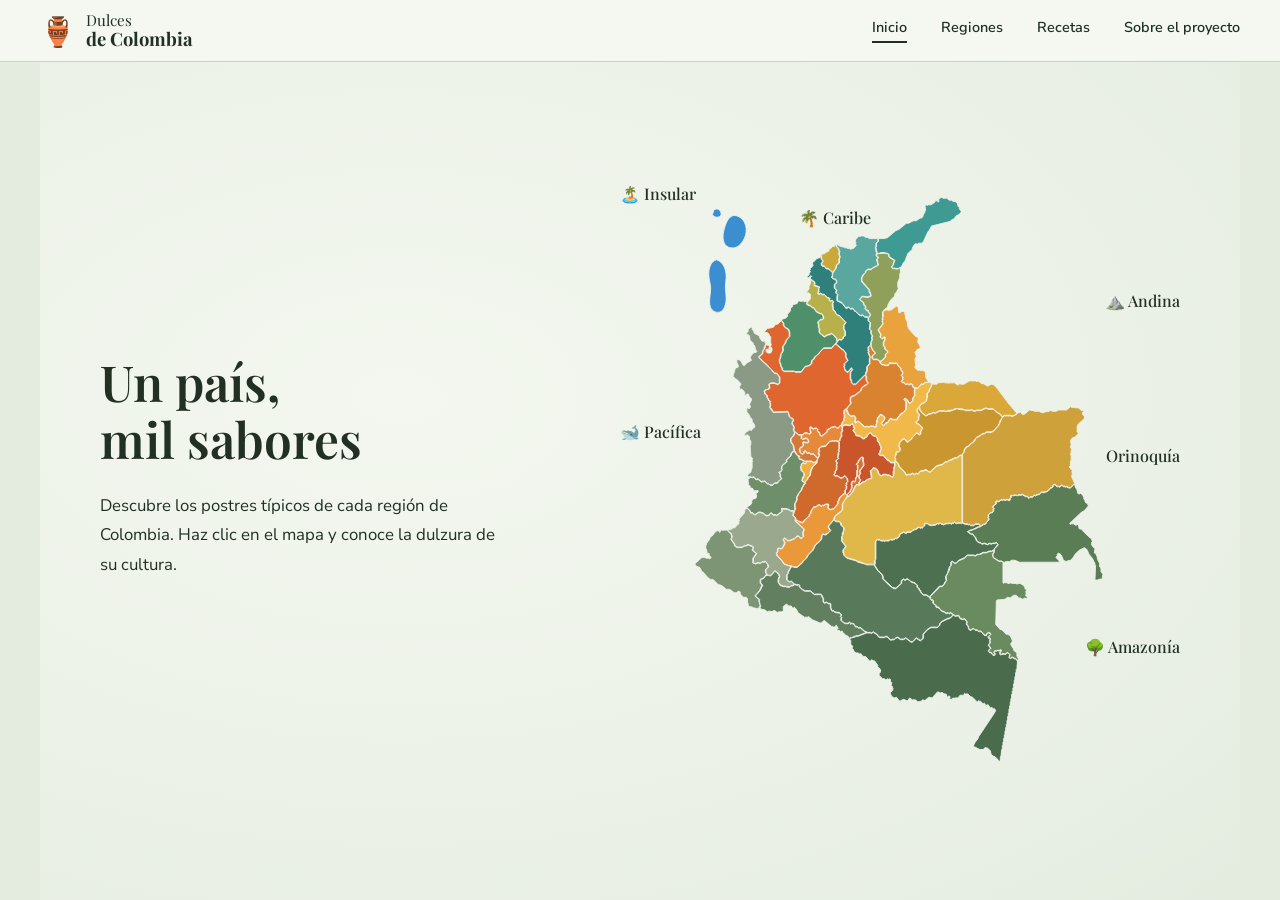
==== index.html @ 407e158b "Update index.html" ====
<!DOCTYPE html>
<html lang="es">
<head>
  <meta charset="UTF-8">
  <meta name="viewport" content="width=device-width, initial-scale=1.0">
  <title>Dulces de Colombia</title>
  <link rel="stylesheet" href="estilo.css?v=2">
  <link rel="stylesheet" href="vista-previa.css?v=2">
  <link rel="stylesheet" href="ventana.css?v=3">
</head>
<body>

  <!-- Dibujos reutilizables (hojas, flor, rayitas) -->
  <svg width="0" height="0" style="position:absolute" aria-hidden="true">
    <symbol id="hoja" viewBox="0 0 80 50">
      <path d="M2 42 C 8 10, 42 -2, 78 4 C 74 34, 42 52, 2 42 Z" fill="currentColor"/>
      <path d="M2 42 C 25 30, 50 18, 74 7" fill="none" stroke="rgba(255,255,255,.45)" stroke-width="1.6" stroke-linecap="round"/>
    </symbol>
    <symbol id="flor" viewBox="-50 -50 100 100">
      <g style="color:inherit">
        <g fill="currentColor" stroke="rgba(120,30,50,.35)" stroke-width="1.2">
          <ellipse cx="0" cy="-24" rx="15" ry="25"/>
          <ellipse cx="0" cy="-24" rx="15" ry="25" transform="rotate(72)"/>
          <ellipse cx="0" cy="-24" rx="15" ry="25" transform="rotate(144)"/>
          <ellipse cx="0" cy="-24" rx="15" ry="25" transform="rotate(216)"/>
          <ellipse cx="0" cy="-24" rx="15" ry="25" transform="rotate(288)"/>
        </g>
        <circle r="9" fill="#f6c24a"/>
        <path d="M0 0 L16 -26" stroke="#c4506b" stroke-width="2.2" stroke-linecap="round"/>
        <circle cx="16" cy="-26" r="3.2" fill="#f6c24a"/>
      </g>
    </symbol>
    <symbol id="rayitas" viewBox="0 0 60 60">
      <g fill="none" stroke="#e0a526" stroke-width="5" stroke-linecap="round">
        <path d="M6 14 C 14 8, 24 8, 32 14"/>
        <path d="M14 30 C 22 24, 32 24, 40 30"/>
        <path d="M24 46 C 32 40, 42 40, 50 46"/>
      </g>
    </symbol>
  </svg>

  <header class="menu">
    <a href="index.html" class="logo">
      <span class="logo-icono">🏺</span>
      <span>Dulces<br><strong>de Colombia</strong></span>
    </a>
    <nav>
      <a href="index.html" class="activo">Inicio</a>
      <a href="regiones.html">Regiones</a>
      <a href="#">Recetas</a>
      <a href="#">Sobre el proyecto</a>
    </nav>
  </header>

  <main class="hero">
    <section class="texto">
      <h1>Un país,<br>mil sabores</h1>
      <p>Descubre los postres típicos de cada región de Colombia. Haz clic en el mapa y conoce la dulzura de su cultura.</p>
    </section>

    <section class="mapa" id="mapa">
      <span class="etiqueta-region caribe">🌴 Caribe</span>
      <span class="etiqueta-region pacifica">🐋 Pacífica</span>
      <span class="etiqueta-region andina">⛰️ Andina</span>
      <span class="etiqueta-region orinoquia">Orinoquía</span>
      <span class="etiqueta-region amazonia">🌳 Amazonía</span>
      <span class="etiqueta-region insular">🏝️ Insular</span>

      <svg id="mapa-svg" viewBox="240 80 660 900" xmlns="http://www.w3.org/2000/svg"
           role="img" aria-label="Mapa de Colombia por departamentos"></svg>
    </section>
  </main>

  <!-- Mini recuadro al pasar el cursor -->
  <div id="vista-previa" class="vista-previa"></div>

  <!-- Ventana con fotos y descripción al hacer clic -->
  <div id="ventana" class="ventana" aria-hidden="true">
    <article class="v-tarjeta" role="dialog" aria-modal="true" aria-labelledby="v-titulo">

      <!-- Decoraciones que se salen del papel -->
      <svg class="deco d-hojas-izq" viewBox="0 0 110 170">
        <use href="#hoja" x="10" y="10" width="80" height="50" transform="rotate(20 50 35)" style="color:#4f7a3a"/>
        <use href="#hoja" x="0" y="60" width="85" height="52" transform="rotate(-10 40 85)" style="color:#6a9448"/>
        <use href="#hoja" x="14" y="112" width="80" height="48" transform="rotate(32 55 135)" style="color:#3f6a35"/>
      </svg>
      <svg class="deco d-hojas-flor" viewBox="0 0 150 160">
        <use href="#hoja" x="0" y="10" width="90" height="56" transform="rotate(-50 45 38)" style="color:#4f7a3a"/>
        <use href="#hoja" x="8" y="90" width="90" height="56" transform="rotate(35 50 118)" style="color:#3f6a35"/>
        <use href="#hoja" x="40" y="60" width="90" height="56" transform="rotate(-8 85 88)" style="color:#6a9448"/>
        <use href="#flor" x="52" y="34" width="86" height="86" style="color:#e8718c"/>
      </svg>
      <svg class="deco d-hojas-der" viewBox="0 0 150 130">
        <use href="#hoja" x="0" y="50" width="90" height="56" transform="rotate(-20 45 78)" style="color:#4f7a3a"/>
        <use href="#hoja" x="40" y="70" width="90" height="56" transform="rotate(10 85 98)" style="color:#6a9448"/>
        <use href="#flor" x="70" y="10" width="46" height="46" style="color:#f2c230"/>
        <use href="#flor" x="104" y="40" width="34" height="34" style="color:#f2c230"/>
      </svg>
      <svg class="deco d-rayitas" viewBox="0 0 60 60"><use href="#rayitas"/></svg>
      <svg class="deco d-rayitas-2" viewBox="0 0 60 60"><use href="#rayitas"/></svg>

      <div class="v-papel">
        <button type="button" class="v-cerrar" aria-label="Cerrar">✕</button>

        <div class="v-principal">
          <figure class="v-polaroid">
            <div class="v-foto">
              <img alt="" hidden>
              <div class="v-sin-foto" hidden></div>
            </div>
          </figure>

          <div class="v-info">
            <span class="v-region"><span>📍</span><span class="v-region-texto"></span></span>
            <h2 id="v-titulo"></h2>
            <svg class="v-subrayado" viewBox="0 0 300 16" preserveAspectRatio="none">
              <path d="M4 10 C 50 2, 100 14, 150 8 S 250 4, 296 9" fill="none" stroke="#e0a526" stroke-width="5" stroke-linecap="round"/>
            </svg>
            <h3 class="v-nombre"></h3>
            <p class="v-descripcion"></p>
            <p class="v-dato"></p>
          </div>

          <svg class="v-forma" aria-hidden="true"><path></path></svg>
        </div>

        <div class="v-banda">
          <span>
            <svg viewBox="0 0 34 22"><use href="#hoja" width="34" height="22" style="color:#5f8a3f"/></svg>
            Sus dulces típicos
            <svg viewBox="0 0 34 22" style="transform:scaleX(-1)"><use href="#hoja" width="34" height="22" style="color:#5f8a3f"/></svg>
          </span>
        </div>

        <div class="v-carrusel">
          <button type="button" class="v-flecha v-ant" aria-label="Postre anterior">‹</button>
          <div class="v-lista"></div>
          <button type="button" class="v-flecha v-sig" aria-label="Postre siguiente">›</button>
        </div>
      </div>
    </article>
  </div>

  <script src="mapa.js"></script>
  <script>
    // Región Insular: San Andrés, Providencia y Santa Catalina
    DEPARTAMENTOS.push({
      "id": "san-andres",
      "nombre": "San Andrés y\u00A0Providencia",
      "region": "insular",
      "color": "#3b8fd0",
      "d": "M292,196C303,199 309,213 306,230C304,244 310,255 304,268C300,278 288,278 283,268C279,255 286,244 282,230C278,213 282,199 292,196Z M318,129C330,129 338,140 337,154C335,168 325,180 314,178C304,177 300,166 303,153C306,140 310,131 318,129Z M288,121C293,117 300,121 299,128C297,133 289,133 286,128Z",
      "cx": 310,
      "cy": 195
    });
  </script>
  <script src="postres.js"></script>
  <script src="detalle-postres.js"></script>
  <script src="ventana.js?v=3"></script>
  <script>
    const svg = document.getElementById('mapa-svg');
    const vista = document.getElementById('vista-previa');
    const NS = 'http://www.w3.org/2000/svg';

    function mostrarVista(dep, evento) {
      const nombres = itemsDe(dep).map(i => i.nombre);
      vista.style.setProperty('--color', dep.color);
      vista.innerHTML = '<h4>' + dep.nombre + '</h4>' +
        (nombres.length
          ? '<ol>' + nombres.map(p => '<li>' + p + '</li>').join('') + '</ol>'
          : '<p>Próximamente</p>');
      vista.classList.add('visible');
      moverVista(evento);
    }

    function moverVista(e) {
      const margen = 18;
      let x = e.clientX + margen;
      let y = e.clientY + margen;
      if (x + vista.offsetWidth > window.innerWidth - 10) x = e.clientX - vista.offsetWidth - margen;
      if (y + vista.offsetHeight > window.innerHeight - 10) y = e.clientY - vista.offsetHeight - margen;
      vista.style.left = x + 'px';
      vista.style.top = y + 'px';
    }

    function ocultarVista() {
      vista.classList.remove('visible');
    }

    DEPARTAMENTOS.forEach(dep => {
      const forma = document.createElementNS(NS, 'path');
      forma.setAttribute('d', dep.d);
      forma.setAttribute('fill', dep.color);
      forma.setAttribute('class', 'dep');
      forma.setAttribute('tabindex', '0');
      forma.setAttribute('role', 'button');
      forma.setAttribute('aria-label', dep.nombre);

      forma.addEventListener('mouseenter', e => mostrarVista(dep, e));
      forma.addEventListener('mousemove', moverVista);
      forma.addEventListener('mouseleave', ocultarVista);
      forma.addEventListener('click', () => { ocultarVista(); abrirVentana(dep); });
      forma.addEventListener('keydown', e => { if (e.key === 'Enter') abrirVentana(dep); });

      svg.appendChild(forma);
    });
  </script>

</body>
</html>
---- estilo.css ----
@import url('https://fonts.googleapis.com/css2?family=Nunito+Sans:wght@400;600;700&family=Playfair+Display:wght@500;600;700&display=swap');

/* ---------- COLORES Y FUENTES (cámbialos aquí) ---------- */
:root {
  --fondo: #e4ece0;       /* verde salvia claro */
  --panel: #eef3ea;       /* un poco más claro, para el contenido */
  --menu: #f5f8f1;        /* barra superior */
  --linea: #c6d3c1;       /* bordes suaves */
  --texto: #223024;       /* verde casi negro */

  --fuente-titulos: 'Playfair Display', Georgia, serif;
  --fuente-texto: 'Nunito Sans', Arial, sans-serif;
}

* { margin: 0; padding: 0; box-sizing: border-box; }

body {
  background-color: var(--fondo);
  color: var(--texto);
  font-family: var(--fuente-texto);
}

a { color: inherit; text-decoration: none; }

/* ---------- MENÚ ---------- */
.menu {
  display: flex;
  justify-content: space-between;
  align-items: center;
  padding: 12px 40px;
  background-color: var(--menu);
  border-bottom: 1px solid var(--linea);
}

.logo {
  display: flex;
  align-items: center;
  gap: 10px;
  line-height: 1.1;
  font-family: var(--fuente-titulos);
  font-size: 0.95rem;
}

.logo-icono { font-size: 1.8rem; }
.logo strong { font-size: 1.15rem; font-weight: 700; }

.menu nav {
  display: flex;
  align-items: center;
  gap: 34px;
  font-size: 0.9rem;
  font-weight: 600;
}

.menu nav a {
  padding-bottom: 4px;
  border-bottom: 2px solid transparent;
  transition: border-color 0.2s;
}

.menu nav a:hover,
.menu nav a.activo { border-bottom-color: var(--texto); }

.buscar { cursor: pointer; }

/* ---------- HOME ---------- */
.hero {
  display: flex;
  align-items: center;
  justify-content: space-between;
  gap: 30px;
  max-width: 1200px;
  margin: 0 auto;
  padding: 30px 60px;
  min-height: calc(100vh - 62px);
  background: radial-gradient(ellipse at 30% 40%, #f3f7ef 0%, var(--panel) 45%, var(--fondo) 100%);
}

.texto { flex: 1; max-width: 400px; }

.texto h1 {
  font-family: var(--fuente-titulos);
  font-size: 3.1rem;
  line-height: 1.15;
  font-weight: 600;
  margin-bottom: 24px;
}

.texto p {
  font-size: 1.05rem;
  line-height: 1.75;
  margin-bottom: 30px;
}

.explorar {
  display: inline-block;
  padding-top: 20px;
  border-top: 1px solid var(--texto);
  font-size: 1.05rem;
  font-weight: 600;
  transition: opacity 0.2s;
}
.explorar:hover { opacity: 0.6; }

/* ---------- MAPA ---------- */
.mapa {
  flex: 1;
  position: relative;
  max-width: 560px;
}

#mapa-svg {
  display: block;
  width: 78%;
  height: auto;
  margin: 0 auto;
}

.dep {
  stroke: var(--panel);
  stroke-width: 1.3;
  cursor: pointer;
  transition: filter 0.2s;
}

.dep:hover {
  filter: brightness(1.15) saturate(1.1);
  stroke: var(--texto);
  stroke-width: 1.6;
}

.etiqueta-region {
  position: absolute;
  font-family: var(--fuente-titulos);
  font-size: 1rem;
  font-weight: 500;
  pointer-events: none;
}

.etiqueta-region.caribe    { left: 32%; top: 4%; }   /* sobre el mar, al norte de la costa */
.etiqueta-region.pacifica  { left: 0;  top: 40%; }
.etiqueta-region.andina    { right: 0; top: 18%; }
.etiqueta-region.orinoquia { right: 0; top: 44%; }
.etiqueta-region.amazonia  { right: 0; top: 76%; }

/* ---------- RECUADRO DE LA REGIÓN INSULAR ---------- */
.recuadro-insular {
  fill: rgba(255, 255, 255, 0.35);
  stroke: #9fb19a;
  stroke-width: 1.5;
  stroke-dasharray: 5 5;
  pointer-events: none;
}

.etiqueta-insular {
  font-family: var(--fuente-titulos);
  font-size: 22px;
  font-weight: 500;
  fill: var(--texto);
  pointer-events: none;
}

/* ---------- CELULAR ---------- */
@media (max-width: 800px) {
  .menu { flex-direction: column; gap: 10px; padding: 12px 16px; }
  .menu nav { gap: 16px; flex-wrap: wrap; justify-content: center; }
  .hero { flex-direction: column; padding: 24px 16px; }
  .texto h1 { font-size: 2.4rem; }
  .mapa { width: 100%; }
}
---- vista-previa.css ----
.vista-previa {
  position: fixed;
  z-index: 100;
  min-width: 190px;
  padding: 12px 18px 14px;
  background: #f2e9d5;
  border-top: 6px solid var(--color, #999);
  border-radius: 3px;
  box-shadow: 0 6px 16px rgba(60, 50, 30, 0.3);
  transform: rotate(-1.5deg);
  pointer-events: none;
  opacity: 0;
  transition: opacity 0.15s;
}

.vista-previa.visible { opacity: 1; }

.vista-previa h4 {
  margin-bottom: 8px;
  font-family: var(--fuente-titulos);
  font-size: 1.1rem;
  color: #1f3a2a;
}

.vista-previa ol {
  margin: 0;
  padding-left: 20px;
  font-size: 0.88rem;
  line-height: 1.55;
  color: #4a4030;
}

.vista-previa p {
  font-size: 0.9rem;
  font-style: italic;
  color: #6b5f4a;
}
---- ventana.css ----
@import url('https://fonts.googleapis.com/css2?family=Fraunces:opsz,wght@9..144,700;9..144,800&family=Lora:ital,wght@0,400;0,500;0,600;1,500&display=swap');

.sin-scroll { overflow: hidden; }
.ventana [hidden] { display: none !important; }

/* ================= FONDO: la página se ve detrás, teñida con el color de la región ================= */
.ventana {
  --crema: #f4e9d0;
  --tinta: #2b2118;
  position: fixed;
  inset: 0;
  z-index: 200;
  display: flex;
  padding: 34px 20px;
  overflow-y: auto;
  background: color-mix(in srgb, var(--base, #1f3326) 58%, transparent);
  backdrop-filter: blur(5px);
  opacity: 0;
  visibility: hidden;
  transition: opacity 0.3s, visibility 0.3s;
}
.ventana.abierta { opacity: 1; visibility: visible; }

/* ================= TARJETA DE PAPEL RASGADO ================= */
.v-tarjeta {
  position: relative;
  width: min(1080px, 100%);
  margin: auto;
  filter: drop-shadow(0 18px 28px rgba(0, 0, 0, 0.45));
}
.ventana.abierta .v-tarjeta { animation: subir 0.5s ease both; }
@keyframes subir {
  from { opacity: 0; transform: translateY(36px) rotate(-1.5deg) scale(0.97); }
  to   { opacity: 1; transform: none; }
}

.v-papel {
  position: relative;
  padding: 46px 54px 40px;
  background:
    url("data:image/svg+xml,%3Csvg xmlns='http://www.w3.org/2000/svg' width='220' height='220'%3E%3Cfilter id='n'%3E%3CfeTurbulence type='fractalNoise' baseFrequency='.75' numOctaves='2' stitchTiles='stitch'/%3E%3CfeColorMatrix values='0 0 0 0 .45 0 0 0 0 .32 0 0 0 0 .18 0 0 0 .1 0'/%3E%3C/filter%3E%3Crect width='100%25' height='100%25' filter='url(%23n)'/%3E%3C/svg%3E"),
    radial-gradient(ellipse at 15% 8%, #fcf5e2 0, transparent 55%),
    radial-gradient(ellipse at 92% 95%, color-mix(in srgb, var(--tono, #c9a77a) 22%, #ecdcb8) 0, transparent 55%),
    var(--crema);
  clip-path: polygon(0.00% 1.00%, 2.17% 0.75%, 4.35% 0.46%, 6.52% 1.31%, 8.70% 0.32%, 10.87% 1.11%, 13.04% 0.82%, 15.22% 0.30%, 17.39% 1.06%, 19.57% 0.26%, 21.74% 0.94%, 23.91% 0.32%, 26.09% 0.35%, 28.26% 0.92%, 30.43% 1.61%, 32.61% 0.41%, 34.78% 0.58%, 36.96% 1.27%, 39.13% 1.81%, 41.30% 1.18%, 43.48% 0.87%, 45.65% 1.86%, 47.83% 0.28%, 50.00% 1.66%, 52.17% 0.69%, 54.35% 0.45%, 56.52% 0.40%, 58.70% 0.72%, 60.87% 1.59%, 63.04% 0.51%, 65.22% 1.19%, 67.39% 1.29%, 69.57% 0.83%, 71.74% 1.13%, 73.91% 0.31%, 76.09% 0.30%, 78.26% 0.55%, 80.43% 1.36%, 82.61% 0.93%, 84.78% 0.73%, 86.96% 1.20%, 89.13% 0.97%, 91.30% 0.71%, 93.48% 1.55%, 95.65% 1.39%, 97.83% 0.61%, 100.00% 1.00%, 99.44% 7.14%, 99.48% 14.29%, 99.20% 21.43%, 99.32% 28.57%, 99.67% 35.71%, 99.12% 42.86%, 99.81% 50.00%, 99.57% 57.14%, 99.29% 64.29%, 99.78% 71.43%, 99.51% 78.57%, 99.87% 85.71%, 99.37% 92.86%, 99.29% 99.00%, 97.50% 98.77%, 95.00% 98.44%, 92.50% 99.05%, 90.00% 98.64%, 87.50% 98.75%, 85.00% 98.76%, 82.50% 98.90%, 80.00% 98.48%, 77.50% 98.36%, 75.00% 98.88%, 72.50% 98.67%, 70.00% 99.33%, 67.50% 98.63%, 65.00% 98.69%, 62.50% 98.31%, 60.00% 98.50%, 57.50% 99.09%, 55.00% 98.98%, 52.50% 98.66%, 50.00% 99.38%, 47.50% 98.89%, 45.00% 99.22%, 42.50% 99.27%, 40.00% 99.34%, 37.50% 98.55%, 35.00% 99.26%, 32.50% 99.13%, 30.00% 98.97%, 27.50% 98.44%, 25.00% 99.31%, 22.50% 98.91%, 20.00% 98.80%, 17.50% 98.43%, 15.00% 98.50%, 12.50% 98.45%, 10.00% 99.09%, 7.50% 98.94%, 5.00% 99.01%, 2.50% 98.43%, 0.60% 98.35%, 0.21% 92.86%, 0.22% 85.71%, 0.26% 78.57%, 0.26% 71.43%, 0.44% 64.29%, 0.51% 57.14%, 0.28% 50.00%, 0.10% 42.86%, 0.39% 35.71%, 0.36% 28.57%, 0.50% 21.43%, 0.77% 14.29%, 0.58% 7.14%);
}

/* Cerrar */
.v-cerrar {
  position: absolute;
  top: 40px;
  right: 46px;
  z-index: 5;
  width: 52px;
  height: 52px;
  font-size: 1.5rem;
  line-height: 1;
  cursor: pointer;
  color: var(--tinta);
  background: rgba(255, 250, 235, 0.7);
  border: 3px solid var(--tinta);
  border-radius: 50%;
  transition: transform 0.2s, background 0.2s;
}
.v-cerrar:hover { background: #fff; transform: rotate(90deg); }

/* ================= PARTE DE ARRIBA ================= */
.v-principal {
  display: grid;
  grid-template-columns: 330px 1fr 190px;
  gap: 18px 30px;
  align-items: center;
  min-height: 330px;
}

/* Foto tipo polaroid */
.v-polaroid {
  position: relative;
  margin: 8px 0 0 6px;
  padding: 12px 12px 40px;
  background: #fff;
  box-shadow: 0 8px 20px rgba(0, 0, 0, 0.3);
  transform: rotate(-6deg);
}
.v-polaroid::before {
  content: '';
  position: absolute;
  top: -18px;
  left: 30%;
  width: 118px;
  height: 36px;
  background: rgba(225, 200, 150, 0.78);
  box-shadow: 0 1px 3px rgba(0, 0, 0, 0.15);
  transform: rotate(-4deg);
}
.v-foto { aspect-ratio: 1 / 1; overflow: hidden; background: #ddd; }
.v-foto img { display: block; width: 100%; height: 100%; object-fit: cover; }
.v-sin-foto {
  width: 100%;
  height: 100%;
  display: flex;
  flex-direction: column;
  align-items: center;
  justify-content: center;
  gap: 8px;
  color: #fff;
  background: linear-gradient(135deg, var(--tono, #888), var(--acento, #555));
}
.v-sin-foto b { font-size: 4.5rem; font-weight: 400; }
.v-sin-foto small { font-size: 0.85rem; letter-spacing: 0.05em; }

/* Texto */
.v-info { position: relative; padding-right: 10px; }
.v-region {
  display: inline-flex;
  align-items: center;
  gap: 8px;
  padding: 7px 18px 7px 12px;
  font-family: 'Lora', serif;
  font-size: 1.02rem;
  font-weight: 500;
  color: var(--tinta);
  background: #f2b9a8;
  border-radius: 999px;
  box-shadow: 0 2px 0 rgba(120, 60, 40, 0.18);
}
.v-info h2 {
  margin-top: 12px;
  font-family: 'Fraunces', 'Playfair Display', serif;
  font-size: clamp(2.6rem, 5.4vw, 4.4rem);
  font-weight: 800;
  line-height: 1;
  color: #1f3a2a;
}
.v-subrayado { display: block; width: min(300px, 80%); height: 16px; margin: 4px 0 14px; }
.v-nombre {
  font-family: 'Fraunces', serif;
  font-size: 1.5rem;
  font-weight: 700;
  color: #7a4a1c;
}
.v-descripcion {
  margin-top: 8px;
  font-family: 'Lora', serif;
  font-size: 1.08rem;
  line-height: 1.6;
  color: #3a2f22;
}
.v-dato {
  margin-top: 12px;
  padding-left: 14px;
  font-family: 'Lora', serif;
  font-size: 0.95rem;
  font-style: italic;
  line-height: 1.5;
  color: #6b4f2a;
  border-left: 4px solid var(--tono, #c9a77a);
}

/* Silueta del departamento, como recorte de papel */
.v-forma {
  width: 100%;
  max-height: 250px;
  overflow: visible;
  filter: drop-shadow(0 6px 8px rgba(0, 0, 0, 0.3));
  transform: rotate(3deg);
}
.v-forma path { fill: var(--acento, #5a7d55); stroke: #fff9e8; stroke-width: 6; stroke-linejoin: round; }

/* ================= SUS DULCES TÍPICOS ================= */
.v-banda { display: flex; justify-content: center; margin: 26px 0 18px; }
.v-banda span {
  display: inline-flex;
  align-items: center;
  gap: 14px;
  padding: 8px 34px;
  font-family: 'Fraunces', serif;
  font-size: 1.7rem;
  font-weight: 700;
  color: #3b2a14;
  background: #ecd9a4;
  border-radius: 14px 40px 14px 40px / 40px 14px 40px 14px;
  box-shadow: 0 3px 0 rgba(120, 90, 30, 0.2);
}
.v-banda svg { width: 34px; height: 22px; }

.v-carrusel { display: flex; align-items: center; justify-content: center; gap: 16px; }
.v-flecha {
  flex: none;
  width: 50px;
  height: 50px;
  font-size: 1.8rem;
  line-height: 1;
  cursor: pointer;
  color: var(--tinta);
  background: rgba(255, 250, 235, 0.6);
  border: 2.5px solid #6b4f2a;
  border-radius: 50%;
}
.v-flecha:hover { background: #fff; }

.v-lista { display: flex; justify-content: center; gap: 22px; flex-wrap: wrap; }
.v-item {
  position: relative;
  width: 148px;
  padding: 0;
  font: inherit;
  text-align: center;
  cursor: pointer;
  background: none;
  border: 0;
  transition: transform 0.25s;
}
.v-item:hover { transform: translateY(-5px); }
.v-circulo {
  display: block;
  width: 128px;
  height: 128px;
  margin: 0 auto;
  overflow: hidden;
  background: linear-gradient(135deg, var(--c, #888), #5a4a38);
  border: 5px solid #fff9e8;
  border-radius: 50%;
  box-shadow: 0 5px 12px rgba(0, 0, 0, 0.3);
  transition: box-shadow 0.25s, border-color 0.25s;
}
.v-circulo img { display: block; width: 100%; height: 100%; object-fit: cover; }
.v-circulo b { display: grid; place-items: center; width: 100%; height: 100%; font-size: 3rem; font-weight: 400; }
.v-etiqueta {
  position: relative;
  z-index: 1;
  display: block;
  margin: -16px auto 0;
  padding: 8px 10px;
  width: 140px;
  min-height: 52px;
  font-family: 'Lora', serif;
  font-size: 0.95rem;
  font-weight: 500;
  line-height: 1.2;
  color: #2b2118;
  background: #f1dcae;
  box-shadow: 0 3px 6px rgba(0, 0, 0, 0.2);
  display: grid;
  place-items: center;
}
.v-item:nth-child(odd) .v-etiqueta  { transform: rotate(-1.5deg); }
.v-item:nth-child(even) .v-etiqueta { transform: rotate(1.2deg); }
.v-item.activo .v-circulo { border-color: var(--tono, #c9a77a); box-shadow: 0 0 0 4px #fff9e8, 0 8px 16px rgba(0, 0, 0, 0.35); }
.v-item.activo .v-etiqueta { background: color-mix(in srgb, var(--tono, #c9a77a) 40%, #fff6dc); font-weight: 600; }

/* ================= DECORACIONES (flores, hojas, rayitas) ================= */
.deco { position: absolute; pointer-events: none; z-index: 4; overflow: visible; }
.d-hojas-izq  { left: -34px; top: 40px; width: 110px; transform: rotate(-12deg); }
.d-hojas-flor { left: -26px; top: 300px; width: 150px; }
.d-hojas-der  { right: -34px; bottom: -26px; width: 140px; transform: scaleX(-1); }
.d-rayitas    { right: 215px; top: 78px; width: 60px; }
.d-rayitas-2  { left: 40px; top: 90px; width: 50px; }

.v-polaroid .deco { z-index: 6; }

.ventana.cambio .v-polaroid { animation: pop 0.45s ease; }
.ventana.cambio .v-info { animation: entrar 0.4s ease; }
@keyframes pop {
  from { transform: rotate(2deg) scale(0.9); opacity: 0.4; }
  to   { transform: rotate(-6deg) scale(1); opacity: 1; }
}
@keyframes entrar {
  from { opacity: 0; transform: translateX(14px); }
  to   { opacity: 1; transform: none; }
}

/* ================= PANTALLAS MEDIANAS Y CELULAR ================= */
@media (max-width: 980px) {
  .v-papel { padding: 40px 30px 34px; }
  .v-principal { grid-template-columns: 250px 1fr; }
  .v-forma { display: none; }
  .v-cerrar { top: 34px; right: 30px; width: 44px; height: 44px; }
}

@media (max-width: 680px) {
  .ventana { padding: 14px 10px; }
  .v-papel { padding: 36px 18px 30px; }
  .v-principal { grid-template-columns: 1fr; gap: 22px; }
  .v-polaroid { width: min(230px, 70%); margin: 10px auto 0; }
  .v-info h2 { font-size: 2.4rem; }
  .v-cerrar { top: 28px; right: 20px; width: 40px; height: 40px; font-size: 1.2rem; }
  .v-banda span { font-size: 1.3rem; padding: 6px 22px; }
  .v-carrusel { flex-wrap: wrap; }
  .v-flecha { display: none; }
  .v-lista { gap: 14px; }
  .v-item { width: 120px; }
  .v-circulo { width: 100px; height: 100px; }
  .v-etiqueta { width: 116px; font-size: 0.85rem; }
  .deco { display: none; }
}
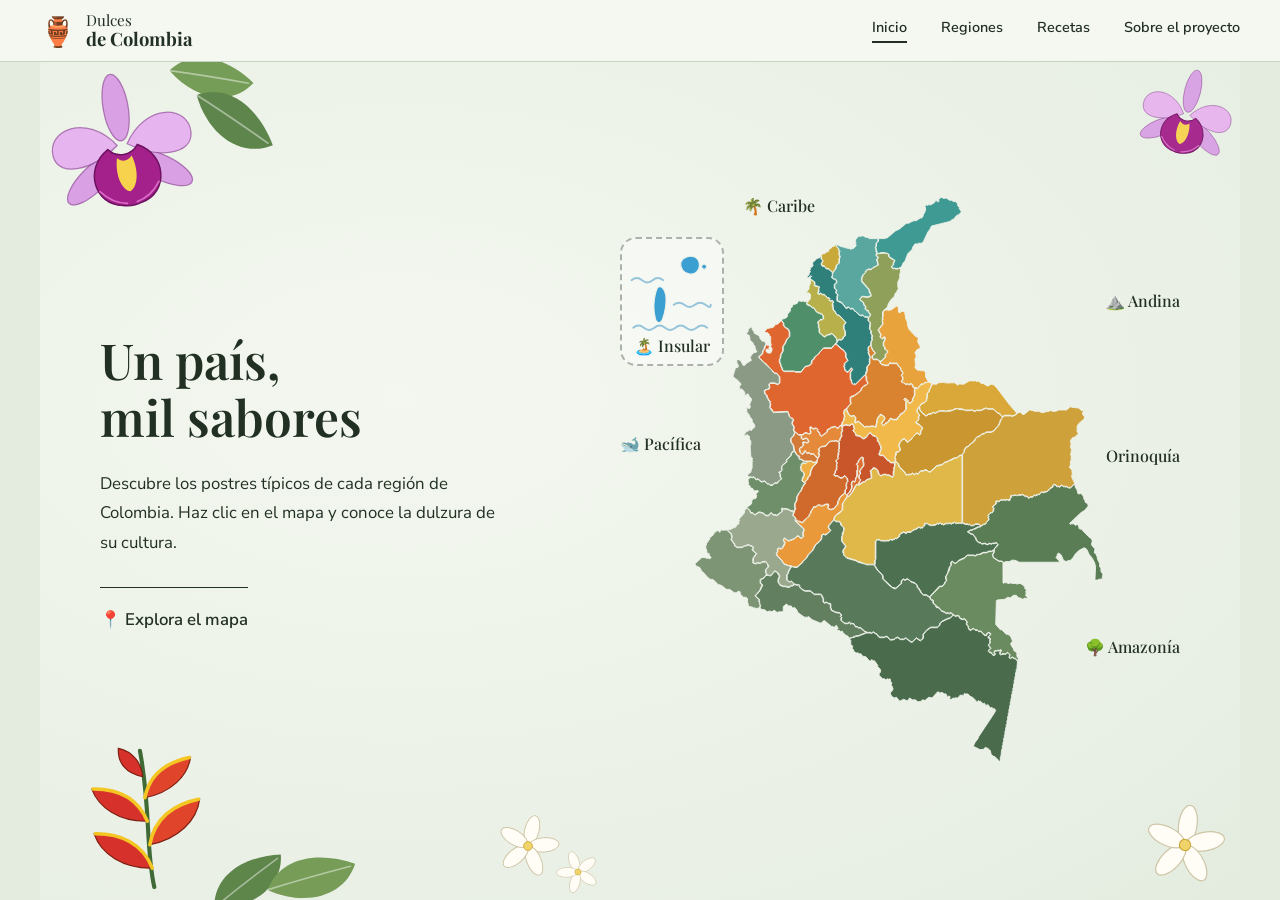
==== commit 4a74d997: "Update index.html" ====
--- a/index.html
+++ b/index.html
@@ -4,13 +4,13 @@
   <meta charset="UTF-8">
   <meta name="viewport" content="width=device-width, initial-scale=1.0">
   <title>Dulces de Colombia</title>
-  <link rel="stylesheet" href="estilo.css?v=2">
+  <link rel="stylesheet" href="estilo.css?v=4">
   <link rel="stylesheet" href="vista-previa.css?v=2">
   <link rel="stylesheet" href="ventana.css?v=3">
 </head>
 <body>
 
-  <!-- Dibujos reutilizables (hojas, flor, rayitas) -->
+  <!-- Dibujos reutilizables (hojas, flores) -->
   <svg width="0" height="0" style="position:absolute" aria-hidden="true">
     <symbol id="hoja" viewBox="0 0 80 50">
       <path d="M2 42 C 8 10, 42 -2, 78 4 C 74 34, 42 52, 2 42 Z" fill="currentColor"/>
@@ -37,6 +37,48 @@
         <path d="M24 46 C 32 40, 42 40, 50 46"/>
       </g>
     </symbol>
+
+    <!-- Orquídea (Cattleya trianae, la flor nacional de Colombia) -->
+    <symbol id="orquidea" viewBox="-60 -62 120 124">
+      <g stroke="#7a2f86" stroke-width="1" stroke-opacity=".55">
+        <ellipse cx="0" cy="-34" rx="10" ry="27" fill="#d9a0e3"/>
+        <ellipse cx="0" cy="-34" rx="10" ry="27" fill="#d9a0e3" transform="rotate(125)"/>
+        <ellipse cx="0" cy="-34" rx="10" ry="27" fill="#d9a0e3" transform="rotate(235)"/>
+        <path d="M-4 -4 C -24 -34, -58 -26, -56 -4 C -54 14, -26 12, -4 -4Z" fill="#e6b4ee"/>
+        <path d="M4 -4 C 24 -34, 58 -26, 56 -4 C 54 14, 26 12, 4 -4Z" fill="#e6b4ee"/>
+      </g>
+      <path d="M-12 -2 C -34 10, -30 40, -8 44 C -2 46 2 46 8 44 C 30 40 34 10 12 -2 C 6 6 -6 6 -12 -2Z" fill="#a4208a" stroke="#6d1260" stroke-width="1.2"/>
+      <path d="M-6 6 C -10 20, -6 32, 0 34 C 6 32 10 20 6 6 C 2 10 -2 10 -6 6Z" fill="#f7d24d"/>
+      <path d="M-24 30 C -18 38 -10 42 -4 43 M 24 30 C 18 38 10 42 4 43" fill="none" stroke="#d96ac8" stroke-width="1.4" stroke-linecap="round"/>
+    </symbol>
+
+    <!-- Heliconia -->
+    <symbol id="heliconia" viewBox="0 0 100 130">
+      <path d="M50 124 C 46 90, 54 60, 50 8" fill="none" stroke="#3f6a35" stroke-width="3.5" stroke-linecap="round"/>
+      <g stroke="#7d1f12" stroke-width="1">
+        <path d="M50 108 C 26 106, 8 92, 4 74 C 26 76, 44 86, 50 108Z" fill="#d6322b"/>
+        <path d="M50 88 C 74 86, 92 72, 96 54 C 74 56, 56 66, 50 88Z" fill="#e0452c"/>
+        <path d="M50 68 C 26 66, 10 52, 6 36 C 28 38, 44 48, 50 68Z" fill="#d6322b"/>
+        <path d="M50 48 C 72 46, 88 34, 92 18 C 72 20, 56 28, 50 48Z" fill="#e0452c"/>
+        <path d="M50 30 C 36 26, 30 16, 32 4 C 44 8, 50 18, 50 30Z" fill="#d6322b"/>
+      </g>
+      <g fill="none" stroke="#f3c623" stroke-width="3" stroke-linecap="round">
+        <path d="M5 74 C 26 76, 44 86, 50 108"/><path d="M95 54 C 74 56, 56 66, 50 88"/>
+        <path d="M7 36 C 28 38, 44 48, 50 68"/><path d="M91 18 C 72 20, 56 28, 50 48"/>
+      </g>
+    </symbol>
+
+    <!-- Flor de café -->
+    <symbol id="cafe" viewBox="-40 -40 80 80">
+      <g fill="#fffdf6" stroke="#cfc6a8" stroke-width="1.2">
+        <ellipse cx="0" cy="-20" rx="9" ry="19"/>
+        <ellipse cx="0" cy="-20" rx="9" ry="19" transform="rotate(72)"/>
+        <ellipse cx="0" cy="-20" rx="9" ry="19" transform="rotate(144)"/>
+        <ellipse cx="0" cy="-20" rx="9" ry="19" transform="rotate(216)"/>
+        <ellipse cx="0" cy="-20" rx="9" ry="19" transform="rotate(288)"/>
+      </g>
+      <circle r="5.5" fill="#f1d36b" stroke="#c9a52e" stroke-width="1"/>
+    </symbol>
   </svg>
 
   <header class="menu">
@@ -53,9 +95,27 @@
   </header>
 
   <main class="hero">
+
+    <!-- Flores de adorno -->
+    <svg class="adorno a-hojas-sup" viewBox="0 0 130 90" aria-hidden="true">
+      <use href="#hoja" x="0" y="10" width="80" height="50" style="color:#6a9448"/>
+      <use href="#hoja" x="40" y="30" width="86" height="54" style="color:#4f7a3a" transform="rotate(25 83 57)"/>
+    </svg>
+    <svg class="adorno a-orquidea" viewBox="-60 -62 120 124" aria-hidden="true"><use href="#orquidea" x="-60" y="-62" width="120" height="124"/></svg>
+    <svg class="adorno a-heliconia" viewBox="0 0 100 130" aria-hidden="true"><use href="#heliconia" width="100" height="130"/></svg>
+    <svg class="adorno a-hojas-inf" viewBox="0 0 150 70" aria-hidden="true">
+      <use href="#hoja" x="0" y="20" width="80" height="50" style="color:#4f7a3a" transform="rotate(-12 40 45)"/>
+      <use href="#hoja" x="60" y="14" width="86" height="54" style="color:#6a9448" transform="rotate(10 103 41)"/>
+    </svg>
+    <svg class="adorno a-cafe-1" viewBox="-40 -40 80 80" aria-hidden="true"><use href="#cafe" x="-40" y="-40" width="80" height="80"/></svg>
+    <svg class="adorno a-cafe-2" viewBox="-40 -40 80 80" aria-hidden="true"><use href="#cafe" x="-40" y="-40" width="80" height="80"/></svg>
+    <svg class="adorno a-cafe-3" viewBox="-40 -40 80 80" aria-hidden="true"><use href="#cafe" x="-40" y="-40" width="80" height="80"/></svg>
+    <svg class="adorno a-orq-der" viewBox="-60 -62 120 124" aria-hidden="true"><use href="#orquidea" x="-60" y="-62" width="120" height="124"/></svg>
+
     <section class="texto">
       <h1>Un país,<br>mil sabores</h1>
       <p>Descubre los postres típicos de cada región de Colombia. Haz clic en el mapa y conoce la dulzura de su cultura.</p>
+      <a href="#mapa" class="explorar">📍 Explora el mapa</a>
     </section>
 
     <section class="mapa" id="mapa">
@@ -64,7 +124,19 @@
       <span class="etiqueta-region andina">⛰️ Andina</span>
       <span class="etiqueta-region orinoquia">Orinoquía</span>
       <span class="etiqueta-region amazonia">🌳 Amazonía</span>
-      <span class="etiqueta-region insular">🏝️ Insular</span>
+
+      <!-- Recuadro de la región insular (San Andrés, Providencia y Santa Catalina) -->
+      <div class="insular-caja">
+        <svg id="insular-svg" viewBox="0 0 100 100" xmlns="http://www.w3.org/2000/svg"
+             role="img" aria-label="Archipiélago de San Andrés, Providencia y Santa Catalina">
+          <g fill="none" stroke="#7fb8d6" stroke-width="2.2" stroke-linecap="round" opacity="0.8">
+            <path d="M6 94 q6 -5 12 0 t12 0 t12 0 t12 0 t12 0 t12 0 t12 0"/>
+            <path d="M4 40 q6 -5 12 0 t12 0 t12 0"/>
+            <path d="M52 68 q6 -5 12 0 t12 0 t12 0 t6 0"/>
+          </g>
+        </svg>
+        <span class="insular-nombre">🏝️ Insular</span>
+      </div>
 
       <svg id="mapa-svg" viewBox="240 80 660 900" xmlns="http://www.w3.org/2000/svg"
            role="img" aria-label="Mapa de Colombia por departamentos"></svg>
@@ -142,25 +214,48 @@
   </div>
 
   <script src="mapa.js"></script>
-  <script>
-    // Región Insular: San Andrés, Providencia y Santa Catalina
-    DEPARTAMENTOS.push({
-      "id": "san-andres",
-      "nombre": "San Andrés y\u00A0Providencia",
-      "region": "insular",
-      "color": "#3b8fd0",
-      "d": "M292,196C303,199 309,213 306,230C304,244 310,255 304,268C300,278 288,278 283,268C279,255 286,244 282,230C278,213 282,199 292,196Z M318,129C330,129 338,140 337,154C335,168 325,180 314,178C304,177 300,166 303,153C306,140 310,131 318,129Z M288,121C293,117 300,121 299,128C297,133 289,133 286,128Z",
-      "cx": 310,
-      "cy": 195
-    });
-  </script>
   <script src="postres.js"></script>
   <script src="detalle-postres.js"></script>
-  <script src="ventana.js?v=3"></script>
+  <script src="ventana.js?v=4"></script>
   <script>
+    const NS = 'http://www.w3.org/2000/svg';
+
+    /* ===== REGIÓN INSULAR: San Andrés, Providencia y Santa Catalina ===== */
+    const ISLAS = [
+      'M34 48 C38 46 42 50 43 57 C44 66 42 77 39 85 C37 90 32 89 31 83 C29 75 29 64 31 56 C32 52 33 49 34 48 Z',  // San Andrés
+      'M66 14 C73 11 80 14 81 21 C82 28 77 34 70 33 C63 32 59 26 60 20 C61 17 63 15 66 14 Z',                      // Providencia
+      'M85 22 C88 21 90 23 89 26 C88 28 85 28 84 26 C83 24 84 23 85 22 Z'                                           // Santa Catalina
+    ];
+
+    const SAN_ANDRES = {
+      id: 'san-andres',
+      nombre: 'San Andrés, Providencia y Santa Catalina',
+      region: 'insular',
+      color: '#3b9fd1',
+      d: ISLAS.join(' ')
+    };
+
+    // Los 5 postres de la región insular (cada uno necesita su foto en imagenes/postres/)
+    Object.assign(DETALLE, {
+      'pan-bon': { nombre: 'Pan Bon isleño', emoji: '🍞', color: '#b87333',
+        texto: 'Pan dulce y especiado de la cocina raizal, hecho con harina, mantequilla, azúcar y nuez moscada. Se disfruta en el desayuno o la merienda, con café o té.',
+        dato: 'En las islas es típico verlo en el desayuno junto a una taza de té de menta.' },
+      'johnny-cake': { nombre: 'Johnny cake', emoji: '🫓', color: '#d9a441',
+        texto: 'Pan sencillo enriquecido con leche de coco, mantequilla y un toque de azúcar. Es uno de los panes más queridos de San Andrés y Providencia.',
+        dato: 'También se le conoce como journey cake.' },
+      'sugar-cake': { nombre: 'Sugar cake', emoji: '🍰', color: '#e08f7a',
+        texto: 'Dulce de la repostería isleña, donde el coco es protagonista. Hace parte de la tradición de tortas y amasijos de las islas.' },
+      'coconut-pie': { nombre: 'Coconut pie', emoji: '🥧', color: '#6fb7c4',
+        texto: 'El pie de coco es uno de los postres favoritos de la repostería raizal: una tarta que celebra el sabor tropical del coco.' },
+      'dulce-coco': { nombre: 'Dulce de coco', emoji: '🥥', color: '#8fc9b0',
+        texto: 'Coco rallado cocinado con azúcar hasta lograr un dulce suave y pegajoso. Es un símbolo de la región insular.',
+        dato: 'El coco es el segundo producto agrícola más importante de las islas.' }
+    });
+    DEP_POSTRES['san-andres'] = ['pan-bon', 'johnny-cake', 'sugar-cake', 'coconut-pie', 'dulce-coco'];
+
+    /* ===== Mini recuadro al pasar el cursor ===== */
     const svg = document.getElementById('mapa-svg');
     const vista = document.getElementById('vista-previa');
-    const NS = 'http://www.w3.org/2000/svg';
 
     function mostrarVista(dep, evento) {
       const nombres = itemsDe(dep).map(i => i.nombre);
@@ -187,6 +282,7 @@
       vista.classList.remove('visible');
     }
 
+    /* ===== Departamentos del mapa ===== */
     DEPARTAMENTOS.forEach(dep => {
       const forma = document.createElementNS(NS, 'path');
       forma.setAttribute('d', dep.d);
@@ -204,6 +300,29 @@
 
       svg.appendChild(forma);
     });
+
+    /* ===== Islas (mismo comportamiento que los departamentos) ===== */
+    const grupoIslas = document.createElementNS(NS, 'g');
+    grupoIslas.setAttribute('class', 'isla');
+    grupoIslas.setAttribute('tabindex', '0');
+    grupoIslas.setAttribute('role', 'button');
+    grupoIslas.setAttribute('aria-label', SAN_ANDRES.nombre);
+
+    ISLAS.forEach(d => {
+      const isla = document.createElementNS(NS, 'path');
+      isla.setAttribute('d', d);
+      isla.setAttribute('fill', SAN_ANDRES.color);
+      isla.setAttribute('class', 'dep');
+      grupoIslas.appendChild(isla);
+    });
+
+    grupoIslas.addEventListener('mouseenter', e => mostrarVista(SAN_ANDRES, e));
+    grupoIslas.addEventListener('mousemove', moverVista);
+    grupoIslas.addEventListener('mouseleave', ocultarVista);
+    grupoIslas.addEventListener('click', () => { ocultarVista(); abrirVentana(SAN_ANDRES); });
+    grupoIslas.addEventListener('keydown', e => { if (e.key === 'Enter') abrirVentana(SAN_ANDRES); });
+
+    document.getElementById('insular-svg').appendChild(grupoIslas);
   </script>
 
 </body>
--- a/estilo.css
+++ b/estilo.css
@@ -65,6 +65,7 @@
 
 /* ---------- HOME ---------- */
 .hero {
+  position: relative;
   display: flex;
   align-items: center;
   justify-content: space-between;
@@ -73,10 +74,11 @@
   margin: 0 auto;
   padding: 30px 60px;
   min-height: calc(100vh - 62px);
+  overflow: hidden;
   background: radial-gradient(ellipse at 30% 40%, #f3f7ef 0%, var(--panel) 45%, var(--fondo) 100%);
 }
 
-.texto { flex: 1; max-width: 400px; }
+.texto { position: relative; z-index: 2; flex: 1; max-width: 400px; }
 
 .texto h1 {
   font-family: var(--fuente-titulos);
@@ -102,10 +104,22 @@
 }
 .explorar:hover { opacity: 0.6; }
 
+/* ---------- FLORES DE ADORNO ---------- */
+.adorno { position: absolute; z-index: 1; pointer-events: none; }
+.a-orquidea  { left: 8px;  top: 10px;    width: 150px; transform: rotate(-10deg); }
+.a-hojas-sup { left: 120px; top: -6px;   width: 130px; transform: rotate(35deg); opacity: 0.9; }
+.a-heliconia { left: 4%;   bottom: 6px;  width: 118px; transform: rotate(-6deg); }
+.a-hojas-inf { left: 14%;  bottom: -8px; width: 150px; opacity: 0.9; }
+.a-cafe-1    { left: 38%;  bottom: 22px; width: 64px;  transform: rotate(14deg); }
+.a-cafe-2    { left: 43%;  bottom: 6px;  width: 44px;  transform: rotate(-20deg); }
+.a-cafe-3    { right: 14px; bottom: 14px; width: 82px; transform: rotate(8deg); }
+.a-orq-der   { right: 6px;  top: 6px;    width: 96px;  transform: rotate(14deg); opacity: 0.95; }
+
 /* ---------- MAPA ---------- */
 .mapa {
+  position: relative;
+  z-index: 2;
   flex: 1;
-  position: relative;
   max-width: 560px;
 }
 
@@ -129,6 +143,7 @@
   stroke-width: 1.6;
 }
 
+/* Nombres de las regiones (cada uno en su sitio, sin encimarse) */
 .etiqueta-region {
   position: absolute;
   font-family: var(--fuente-titulos);
@@ -137,28 +152,46 @@
   pointer-events: none;
 }
 
-.etiqueta-region.caribe    { left: 32%; top: 4%; }   /* sobre el mar, al norte de la costa */
-.etiqueta-region.pacifica  { left: 0;  top: 40%; }
-.etiqueta-region.andina    { right: 0; top: 18%; }
-.etiqueta-region.orinoquia { right: 0; top: 44%; }
-.etiqueta-region.amazonia  { right: 0; top: 76%; }
+.etiqueta-region.caribe    { left: 22%; top: 2%; }
+.etiqueta-region.pacifica  { left: 0;   top: 42%; }
+.etiqueta-region.andina    { right: 0;  top: 18%; }
+.etiqueta-region.orinoquia { right: 0;  top: 44%; }
+.etiqueta-region.amazonia  { right: 0;  top: 76%; }
 
 /* ---------- RECUADRO DE LA REGIÓN INSULAR ---------- */
-.recuadro-insular {
-  fill: rgba(255, 255, 255, 0.35);
-  stroke: #9fb19a;
-  stroke-width: 1.5;
-  stroke-dasharray: 5 5;
+.insular-caja {
+  position: absolute;
+  left: 0;
+  top: 9%;
+  width: 104px;
+  padding: 6px 6px 8px;
+  text-align: center;
+  background: rgba(255, 255, 255, 0.4);
+  border: 2px dashed rgba(34, 48, 36, 0.35);
+  border-radius: 16px;
+}
+
+.insular-caja svg { display: block; width: 100%; height: auto; }
+
+.insular-nombre {
+  display: block;
+  margin-top: 2px;
+  font-family: var(--fuente-titulos);
+  font-size: 1rem;
+  font-weight: 500;
   pointer-events: none;
 }
 
-.etiqueta-insular {
-  font-family: var(--fuente-titulos);
-  font-size: 22px;
-  font-weight: 500;
-  fill: var(--texto);
-  pointer-events: none;
-}
+.isla { cursor: pointer; outline: none; }
+.isla:hover .dep,
+.isla:focus .dep {
+  filter: brightness(1.15) saturate(1.1);
+  stroke: var(--texto);
+  stroke-width: 1.6;
+}
+
+/* ---------- NOMBRES LARGOS EN LA VENTANA (ej. San Andrés, Providencia y Santa Catalina) ---------- */
+.v-info h2.largo { font-size: clamp(1.9rem, 3.4vw, 2.9rem); line-height: 1.08; }
 
 /* ---------- CELULAR ---------- */
 @media (max-width: 800px) {
@@ -167,4 +200,9 @@
   .hero { flex-direction: column; padding: 24px 16px; }
   .texto h1 { font-size: 2.4rem; }
   .mapa { width: 100%; }
-}
+  .a-orquidea, .a-orq-der, .a-hojas-sup, .a-hojas-inf, .a-cafe-1, .a-cafe-2 { display: none; }
+  .a-heliconia { width: 80px; }
+  .a-cafe-3 { width: 56px; }
+  .insular-caja { top: 5%; width: 84px; padding: 4px 4px 6px; }
+  .insular-nombre { font-size: 0.85rem; }
+}
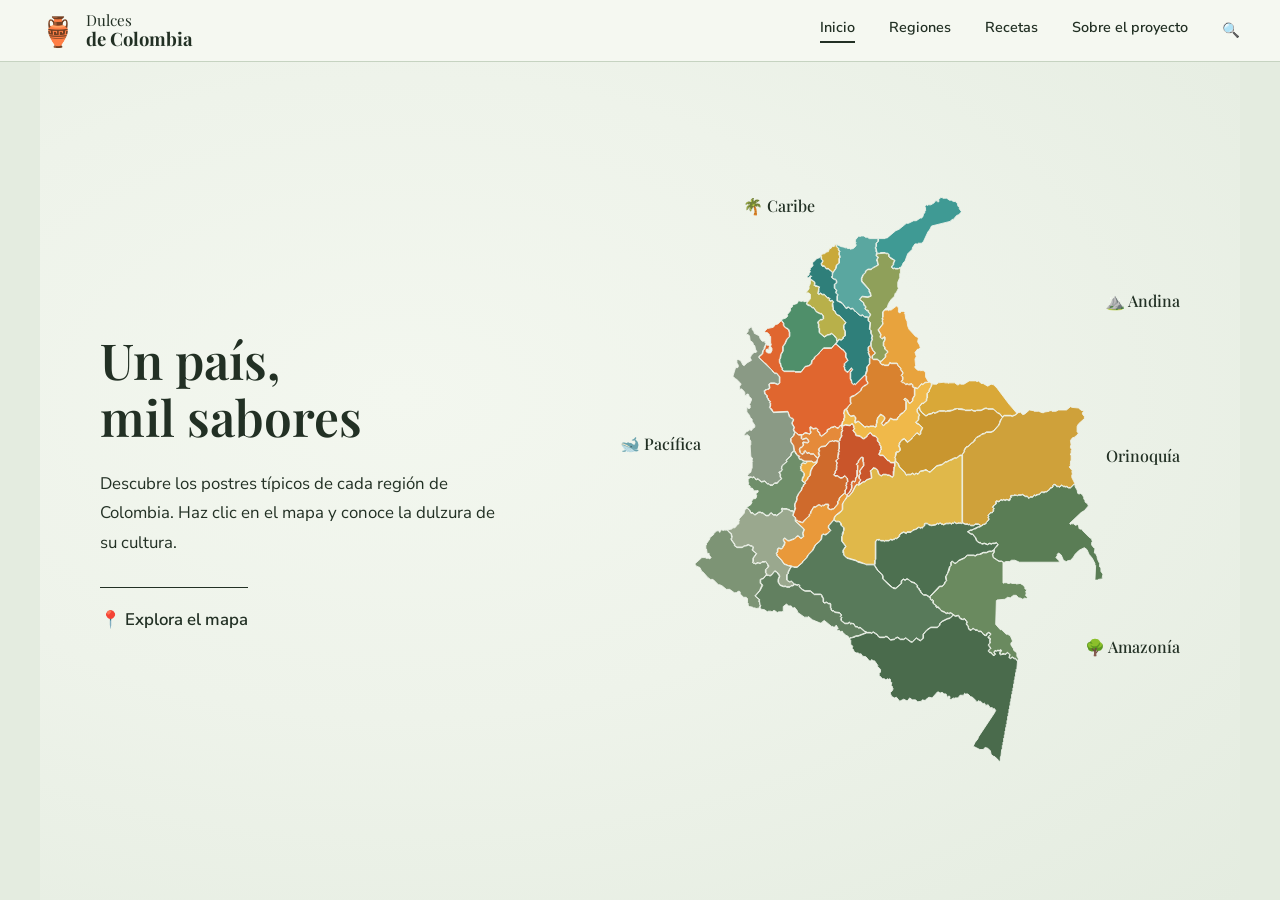
==== commit d27dd317: "Update index.html" ====
--- a/index.html
+++ b/index.html
@@ -4,13 +4,13 @@
   <meta charset="UTF-8">
   <meta name="viewport" content="width=device-width, initial-scale=1.0">
   <title>Dulces de Colombia</title>
-  <link rel="stylesheet" href="estilo.css?v=4">
+  <link rel="stylesheet" href="estilo.css?v=2">
   <link rel="stylesheet" href="vista-previa.css?v=2">
   <link rel="stylesheet" href="ventana.css?v=3">
 </head>
 <body>
 
-  <!-- Dibujos reutilizables (hojas, flores) -->
+  <!-- Dibujos reutilizables (hojas, flor, rayitas) -->
   <svg width="0" height="0" style="position:absolute" aria-hidden="true">
     <symbol id="hoja" viewBox="0 0 80 50">
       <path d="M2 42 C 8 10, 42 -2, 78 4 C 74 34, 42 52, 2 42 Z" fill="currentColor"/>
@@ -37,48 +37,6 @@
         <path d="M24 46 C 32 40, 42 40, 50 46"/>
       </g>
     </symbol>
-
-    <!-- Orquídea (Cattleya trianae, la flor nacional de Colombia) -->
-    <symbol id="orquidea" viewBox="-60 -62 120 124">
-      <g stroke="#7a2f86" stroke-width="1" stroke-opacity=".55">
-        <ellipse cx="0" cy="-34" rx="10" ry="27" fill="#d9a0e3"/>
-        <ellipse cx="0" cy="-34" rx="10" ry="27" fill="#d9a0e3" transform="rotate(125)"/>
-        <ellipse cx="0" cy="-34" rx="10" ry="27" fill="#d9a0e3" transform="rotate(235)"/>
-        <path d="M-4 -4 C -24 -34, -58 -26, -56 -4 C -54 14, -26 12, -4 -4Z" fill="#e6b4ee"/>
-        <path d="M4 -4 C 24 -34, 58 -26, 56 -4 C 54 14, 26 12, 4 -4Z" fill="#e6b4ee"/>
-      </g>
-      <path d="M-12 -2 C -34 10, -30 40, -8 44 C -2 46 2 46 8 44 C 30 40 34 10 12 -2 C 6 6 -6 6 -12 -2Z" fill="#a4208a" stroke="#6d1260" stroke-width="1.2"/>
-      <path d="M-6 6 C -10 20, -6 32, 0 34 C 6 32 10 20 6 6 C 2 10 -2 10 -6 6Z" fill="#f7d24d"/>
-      <path d="M-24 30 C -18 38 -10 42 -4 43 M 24 30 C 18 38 10 42 4 43" fill="none" stroke="#d96ac8" stroke-width="1.4" stroke-linecap="round"/>
-    </symbol>
-
-    <!-- Heliconia -->
-    <symbol id="heliconia" viewBox="0 0 100 130">
-      <path d="M50 124 C 46 90, 54 60, 50 8" fill="none" stroke="#3f6a35" stroke-width="3.5" stroke-linecap="round"/>
-      <g stroke="#7d1f12" stroke-width="1">
-        <path d="M50 108 C 26 106, 8 92, 4 74 C 26 76, 44 86, 50 108Z" fill="#d6322b"/>
-        <path d="M50 88 C 74 86, 92 72, 96 54 C 74 56, 56 66, 50 88Z" fill="#e0452c"/>
-        <path d="M50 68 C 26 66, 10 52, 6 36 C 28 38, 44 48, 50 68Z" fill="#d6322b"/>
-        <path d="M50 48 C 72 46, 88 34, 92 18 C 72 20, 56 28, 50 48Z" fill="#e0452c"/>
-        <path d="M50 30 C 36 26, 30 16, 32 4 C 44 8, 50 18, 50 30Z" fill="#d6322b"/>
-      </g>
-      <g fill="none" stroke="#f3c623" stroke-width="3" stroke-linecap="round">
-        <path d="M5 74 C 26 76, 44 86, 50 108"/><path d="M95 54 C 74 56, 56 66, 50 88"/>
-        <path d="M7 36 C 28 38, 44 48, 50 68"/><path d="M91 18 C 72 20, 56 28, 50 48"/>
-      </g>
-    </symbol>
-
-    <!-- Flor de café -->
-    <symbol id="cafe" viewBox="-40 -40 80 80">
-      <g fill="#fffdf6" stroke="#cfc6a8" stroke-width="1.2">
-        <ellipse cx="0" cy="-20" rx="9" ry="19"/>
-        <ellipse cx="0" cy="-20" rx="9" ry="19" transform="rotate(72)"/>
-        <ellipse cx="0" cy="-20" rx="9" ry="19" transform="rotate(144)"/>
-        <ellipse cx="0" cy="-20" rx="9" ry="19" transform="rotate(216)"/>
-        <ellipse cx="0" cy="-20" rx="9" ry="19" transform="rotate(288)"/>
-      </g>
-      <circle r="5.5" fill="#f1d36b" stroke="#c9a52e" stroke-width="1"/>
-    </symbol>
   </svg>
 
   <header class="menu">
@@ -91,27 +49,11 @@
       <a href="regiones.html">Regiones</a>
       <a href="#">Recetas</a>
       <a href="#">Sobre el proyecto</a>
+      <span class="buscar">🔍</span>
     </nav>
   </header>
 
   <main class="hero">
-
-    <!-- Flores de adorno -->
-    <svg class="adorno a-hojas-sup" viewBox="0 0 130 90" aria-hidden="true">
-      <use href="#hoja" x="0" y="10" width="80" height="50" style="color:#6a9448"/>
-      <use href="#hoja" x="40" y="30" width="86" height="54" style="color:#4f7a3a" transform="rotate(25 83 57)"/>
-    </svg>
-    <svg class="adorno a-orquidea" viewBox="-60 -62 120 124" aria-hidden="true"><use href="#orquidea" x="-60" y="-62" width="120" height="124"/></svg>
-    <svg class="adorno a-heliconia" viewBox="0 0 100 130" aria-hidden="true"><use href="#heliconia" width="100" height="130"/></svg>
-    <svg class="adorno a-hojas-inf" viewBox="0 0 150 70" aria-hidden="true">
-      <use href="#hoja" x="0" y="20" width="80" height="50" style="color:#4f7a3a" transform="rotate(-12 40 45)"/>
-      <use href="#hoja" x="60" y="14" width="86" height="54" style="color:#6a9448" transform="rotate(10 103 41)"/>
-    </svg>
-    <svg class="adorno a-cafe-1" viewBox="-40 -40 80 80" aria-hidden="true"><use href="#cafe" x="-40" y="-40" width="80" height="80"/></svg>
-    <svg class="adorno a-cafe-2" viewBox="-40 -40 80 80" aria-hidden="true"><use href="#cafe" x="-40" y="-40" width="80" height="80"/></svg>
-    <svg class="adorno a-cafe-3" viewBox="-40 -40 80 80" aria-hidden="true"><use href="#cafe" x="-40" y="-40" width="80" height="80"/></svg>
-    <svg class="adorno a-orq-der" viewBox="-60 -62 120 124" aria-hidden="true"><use href="#orquidea" x="-60" y="-62" width="120" height="124"/></svg>
-
     <section class="texto">
       <h1>Un país,<br>mil sabores</h1>
       <p>Descubre los postres típicos de cada región de Colombia. Haz clic en el mapa y conoce la dulzura de su cultura.</p>
@@ -124,19 +66,6 @@
       <span class="etiqueta-region andina">⛰️ Andina</span>
       <span class="etiqueta-region orinoquia">Orinoquía</span>
       <span class="etiqueta-region amazonia">🌳 Amazonía</span>
-
-      <!-- Recuadro de la región insular (San Andrés, Providencia y Santa Catalina) -->
-      <div class="insular-caja">
-        <svg id="insular-svg" viewBox="0 0 100 100" xmlns="http://www.w3.org/2000/svg"
-             role="img" aria-label="Archipiélago de San Andrés, Providencia y Santa Catalina">
-          <g fill="none" stroke="#7fb8d6" stroke-width="2.2" stroke-linecap="round" opacity="0.8">
-            <path d="M6 94 q6 -5 12 0 t12 0 t12 0 t12 0 t12 0 t12 0 t12 0"/>
-            <path d="M4 40 q6 -5 12 0 t12 0 t12 0"/>
-            <path d="M52 68 q6 -5 12 0 t12 0 t12 0 t6 0"/>
-          </g>
-        </svg>
-        <span class="insular-nombre">🏝️ Insular</span>
-      </div>
 
       <svg id="mapa-svg" viewBox="240 80 660 900" xmlns="http://www.w3.org/2000/svg"
            role="img" aria-label="Mapa de Colombia por departamentos"></svg>
@@ -216,46 +145,11 @@
   <script src="mapa.js"></script>
   <script src="postres.js"></script>
   <script src="detalle-postres.js"></script>
-  <script src="ventana.js?v=4"></script>
+  <script src="ventana.js?v=3"></script>
   <script>
-    const NS = 'http://www.w3.org/2000/svg';
-
-    /* ===== REGIÓN INSULAR: San Andrés, Providencia y Santa Catalina ===== */
-    const ISLAS = [
-      'M34 48 C38 46 42 50 43 57 C44 66 42 77 39 85 C37 90 32 89 31 83 C29 75 29 64 31 56 C32 52 33 49 34 48 Z',  // San Andrés
-      'M66 14 C73 11 80 14 81 21 C82 28 77 34 70 33 C63 32 59 26 60 20 C61 17 63 15 66 14 Z',                      // Providencia
-      'M85 22 C88 21 90 23 89 26 C88 28 85 28 84 26 C83 24 84 23 85 22 Z'                                           // Santa Catalina
-    ];
-
-    const SAN_ANDRES = {
-      id: 'san-andres',
-      nombre: 'San Andrés, Providencia y Santa Catalina',
-      region: 'insular',
-      color: '#3b9fd1',
-      d: ISLAS.join(' ')
-    };
-
-    // Los 5 postres de la región insular (cada uno necesita su foto en imagenes/postres/)
-    Object.assign(DETALLE, {
-      'pan-bon': { nombre: 'Pan Bon isleño', emoji: '🍞', color: '#b87333',
-        texto: 'Pan dulce y especiado de la cocina raizal, hecho con harina, mantequilla, azúcar y nuez moscada. Se disfruta en el desayuno o la merienda, con café o té.',
-        dato: 'En las islas es típico verlo en el desayuno junto a una taza de té de menta.' },
-      'johnny-cake': { nombre: 'Johnny cake', emoji: '🫓', color: '#d9a441',
-        texto: 'Pan sencillo enriquecido con leche de coco, mantequilla y un toque de azúcar. Es uno de los panes más queridos de San Andrés y Providencia.',
-        dato: 'También se le conoce como journey cake.' },
-      'sugar-cake': { nombre: 'Sugar cake', emoji: '🍰', color: '#e08f7a',
-        texto: 'Dulce de la repostería isleña, donde el coco es protagonista. Hace parte de la tradición de tortas y amasijos de las islas.' },
-      'coconut-pie': { nombre: 'Coconut pie', emoji: '🥧', color: '#6fb7c4',
-        texto: 'El pie de coco es uno de los postres favoritos de la repostería raizal: una tarta que celebra el sabor tropical del coco.' },
-      'dulce-coco': { nombre: 'Dulce de coco', emoji: '🥥', color: '#8fc9b0',
-        texto: 'Coco rallado cocinado con azúcar hasta lograr un dulce suave y pegajoso. Es un símbolo de la región insular.',
-        dato: 'El coco es el segundo producto agrícola más importante de las islas.' }
-    });
-    DEP_POSTRES['san-andres'] = ['pan-bon', 'johnny-cake', 'sugar-cake', 'coconut-pie', 'dulce-coco'];
-
-    /* ===== Mini recuadro al pasar el cursor ===== */
     const svg = document.getElementById('mapa-svg');
     const vista = document.getElementById('vista-previa');
+    const NS = 'http://www.w3.org/2000/svg';
 
     function mostrarVista(dep, evento) {
       const nombres = itemsDe(dep).map(i => i.nombre);
@@ -282,7 +176,6 @@
       vista.classList.remove('visible');
     }
 
-    /* ===== Departamentos del mapa ===== */
     DEPARTAMENTOS.forEach(dep => {
       const forma = document.createElementNS(NS, 'path');
       forma.setAttribute('d', dep.d);
@@ -300,29 +193,6 @@
 
       svg.appendChild(forma);
     });
-
-    /* ===== Islas (mismo comportamiento que los departamentos) ===== */
-    const grupoIslas = document.createElementNS(NS, 'g');
-    grupoIslas.setAttribute('class', 'isla');
-    grupoIslas.setAttribute('tabindex', '0');
-    grupoIslas.setAttribute('role', 'button');
-    grupoIslas.setAttribute('aria-label', SAN_ANDRES.nombre);
-
-    ISLAS.forEach(d => {
-      const isla = document.createElementNS(NS, 'path');
-      isla.setAttribute('d', d);
-      isla.setAttribute('fill', SAN_ANDRES.color);
-      isla.setAttribute('class', 'dep');
-      grupoIslas.appendChild(isla);
-    });
-
-    grupoIslas.addEventListener('mouseenter', e => mostrarVista(SAN_ANDRES, e));
-    grupoIslas.addEventListener('mousemove', moverVista);
-    grupoIslas.addEventListener('mouseleave', ocultarVista);
-    grupoIslas.addEventListener('click', () => { ocultarVista(); abrirVentana(SAN_ANDRES); });
-    grupoIslas.addEventListener('keydown', e => { if (e.key === 'Enter') abrirVentana(SAN_ANDRES); });
-
-    document.getElementById('insular-svg').appendChild(grupoIslas);
   </script>
 
 </body>
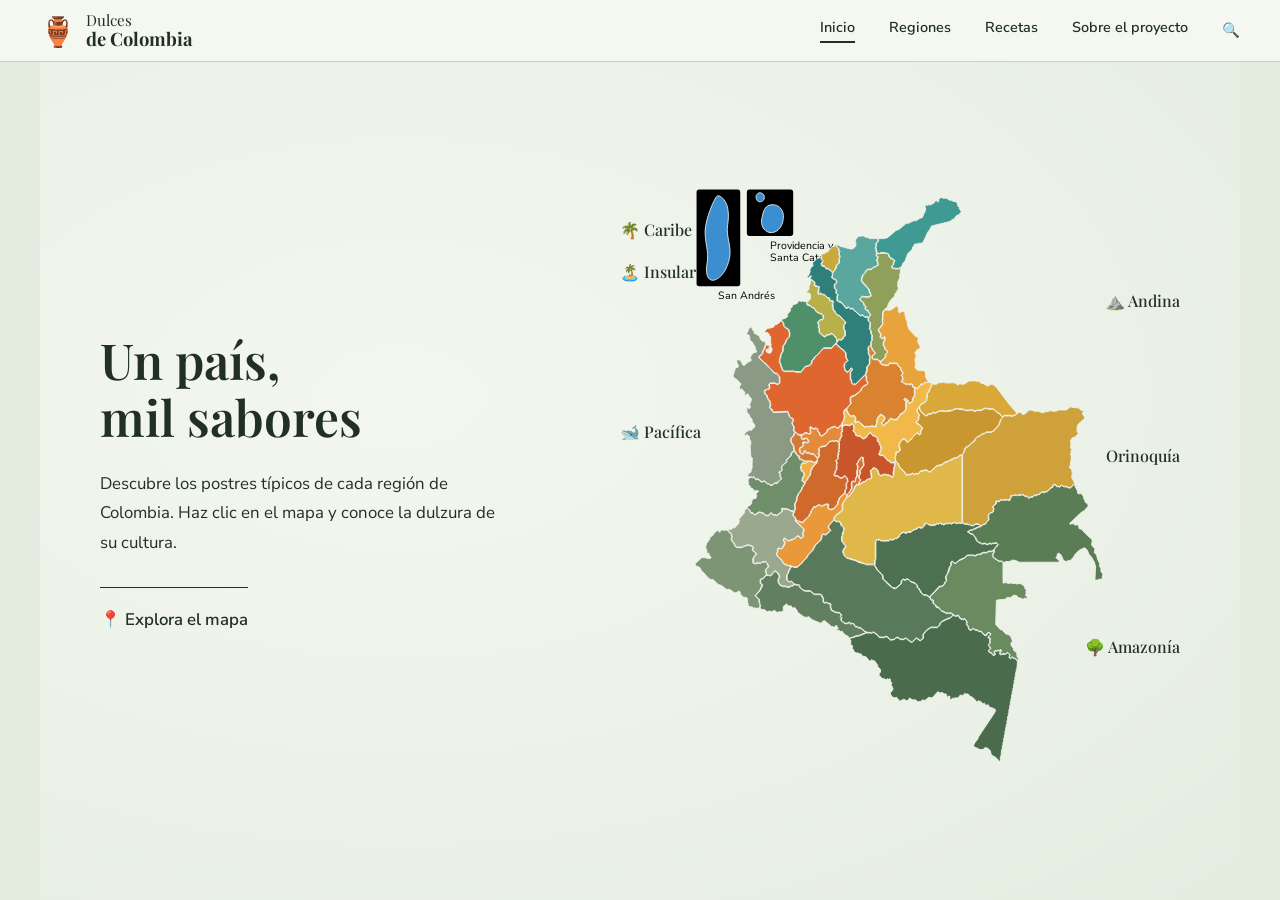
==== commit da17d74b: "Update index.html" ====
--- a/index.html
+++ b/index.html
@@ -66,6 +66,7 @@
       <span class="etiqueta-region andina">⛰️ Andina</span>
       <span class="etiqueta-region orinoquia">Orinoquía</span>
       <span class="etiqueta-region amazonia">🌳 Amazonía</span>
+      <span class="etiqueta-region insular">🏝️ Insular</span>
 
       <svg id="mapa-svg" viewBox="240 80 660 900" xmlns="http://www.w3.org/2000/svg"
            role="img" aria-label="Mapa de Colombia por departamentos"></svg>
@@ -143,6 +144,32 @@
   </div>
 
   <script src="mapa.js"></script>
+  <script>
+    // ----- REGIÓN INSULAR: San Andrés, Providencia y Santa Catalina -----
+    // Las islas se dibujan en recuadros, más grandes que su tamaño real (como en los mapas escolares).
+    DEPARTAMENTOS.push({
+      "id": "san-andres",
+      "nombre": "San Andrés, Providencia y Santa Catalina",
+      "region": "insular",
+      "color": "#3b8fd0",
+      "d": "M300,102 C309,108 312,125 309,143 C306,160 315,175 312,192 C309,209 300,224 288,227 C278,228 275,215 278,201 C281,183 274,169 275,151 C277,131 286,111 291,102 C294,98 297,99 300,102 Z M374,113 C386,111 395,121 393,134 C392,147 383,156 373,155 C363,153 358,143 361,132 C363,120 367,114 374,113 Z M356,95 C361,94 366,98 364,104 C363,108 357,110 354,107 C351,103 351,97 356,95 Z"
+    });
+
+    // Recuadros y nombres de las islas (solo decoración, no reciben clics)
+    (function () {
+      const NS = 'http://www.w3.org/2000/svg';
+      const mapa = document.getElementById('mapa-svg');
+      const grupo = document.createElementNS(NS, 'g');
+      grupo.setAttribute('class', 'recuadros-islas');
+      grupo.innerHTML =
+        '<rect x="262" y="90" width="66" height="146" rx="4"/>' +
+        '<rect x="338" y="90" width="70" height="70" rx="4"/>' +
+        '<text x="295" y="256">San Andrés</text>' +
+        '<text x="373" y="180">Providencia y</text>' +
+        '<text x="373" y="198">Santa Catalina</text>';
+      mapa.appendChild(grupo);
+    })();
+  </script>
   <script src="postres.js"></script>
   <script src="detalle-postres.js"></script>
   <script src="ventana.js?v=3"></script>
--- a/estilo.css
+++ b/estilo.css
@@ -65,7 +65,6 @@
 
 /* ---------- HOME ---------- */
 .hero {
-  position: relative;
   display: flex;
   align-items: center;
   justify-content: space-between;
@@ -74,11 +73,10 @@
   margin: 0 auto;
   padding: 30px 60px;
   min-height: calc(100vh - 62px);
-  overflow: hidden;
   background: radial-gradient(ellipse at 30% 40%, #f3f7ef 0%, var(--panel) 45%, var(--fondo) 100%);
 }
 
-.texto { position: relative; z-index: 2; flex: 1; max-width: 400px; }
+.texto { flex: 1; max-width: 400px; }
 
 .texto h1 {
   font-family: var(--fuente-titulos);
@@ -104,22 +102,10 @@
 }
 .explorar:hover { opacity: 0.6; }
 
-/* ---------- FLORES DE ADORNO ---------- */
-.adorno { position: absolute; z-index: 1; pointer-events: none; }
-.a-orquidea  { left: 8px;  top: 10px;    width: 150px; transform: rotate(-10deg); }
-.a-hojas-sup { left: 120px; top: -6px;   width: 130px; transform: rotate(35deg); opacity: 0.9; }
-.a-heliconia { left: 4%;   bottom: 6px;  width: 118px; transform: rotate(-6deg); }
-.a-hojas-inf { left: 14%;  bottom: -8px; width: 150px; opacity: 0.9; }
-.a-cafe-1    { left: 38%;  bottom: 22px; width: 64px;  transform: rotate(14deg); }
-.a-cafe-2    { left: 43%;  bottom: 6px;  width: 44px;  transform: rotate(-20deg); }
-.a-cafe-3    { right: 14px; bottom: 14px; width: 82px; transform: rotate(8deg); }
-.a-orq-der   { right: 6px;  top: 6px;    width: 96px;  transform: rotate(14deg); opacity: 0.95; }
-
 /* ---------- MAPA ---------- */
 .mapa {
+  flex: 1;
   position: relative;
-  z-index: 2;
-  flex: 1;
   max-width: 560px;
 }
 
@@ -143,7 +129,6 @@
   stroke-width: 1.6;
 }
 
-/* Nombres de las regiones (cada uno en su sitio, sin encimarse) */
 .etiqueta-region {
   position: absolute;
   font-family: var(--fuente-titulos);
@@ -152,46 +137,12 @@
   pointer-events: none;
 }
 
-.etiqueta-region.caribe    { left: 22%; top: 2%; }
-.etiqueta-region.pacifica  { left: 0;   top: 42%; }
-.etiqueta-region.andina    { right: 0;  top: 18%; }
-.etiqueta-region.orinoquia { right: 0;  top: 44%; }
-.etiqueta-region.amazonia  { right: 0;  top: 76%; }
-
-/* ---------- RECUADRO DE LA REGIÓN INSULAR ---------- */
-.insular-caja {
-  position: absolute;
-  left: 0;
-  top: 9%;
-  width: 104px;
-  padding: 6px 6px 8px;
-  text-align: center;
-  background: rgba(255, 255, 255, 0.4);
-  border: 2px dashed rgba(34, 48, 36, 0.35);
-  border-radius: 16px;
-}
-
-.insular-caja svg { display: block; width: 100%; height: auto; }
-
-.insular-nombre {
-  display: block;
-  margin-top: 2px;
-  font-family: var(--fuente-titulos);
-  font-size: 1rem;
-  font-weight: 500;
-  pointer-events: none;
-}
-
-.isla { cursor: pointer; outline: none; }
-.isla:hover .dep,
-.isla:focus .dep {
-  filter: brightness(1.15) saturate(1.1);
-  stroke: var(--texto);
-  stroke-width: 1.6;
-}
-
-/* ---------- NOMBRES LARGOS EN LA VENTANA (ej. San Andrés, Providencia y Santa Catalina) ---------- */
-.v-info h2.largo { font-size: clamp(1.9rem, 3.4vw, 2.9rem); line-height: 1.08; }
+.etiqueta-region.caribe    { left: 0;  top: 6%; }
+.etiqueta-region.pacifica  { left: 0;  top: 40%; }
+.etiqueta-region.andina    { right: 0; top: 18%; }
+.etiqueta-region.orinoquia { right: 0; top: 44%; }
+.etiqueta-region.amazonia  { right: 0; top: 76%; }
+.etiqueta-region.insular   { left: 0;   top: 13%; }
 
 /* ---------- CELULAR ---------- */
 @media (max-width: 800px) {
@@ -200,9 +151,4 @@
   .hero { flex-direction: column; padding: 24px 16px; }
   .texto h1 { font-size: 2.4rem; }
   .mapa { width: 100%; }
-  .a-orquidea, .a-orq-der, .a-hojas-sup, .a-hojas-inf, .a-cafe-1, .a-cafe-2 { display: none; }
-  .a-heliconia { width: 80px; }
-  .a-cafe-3 { width: 56px; }
-  .insular-caja { top: 5%; width: 84px; padding: 4px 4px 6px; }
-  .insular-nombre { font-size: 0.85rem; }
 }
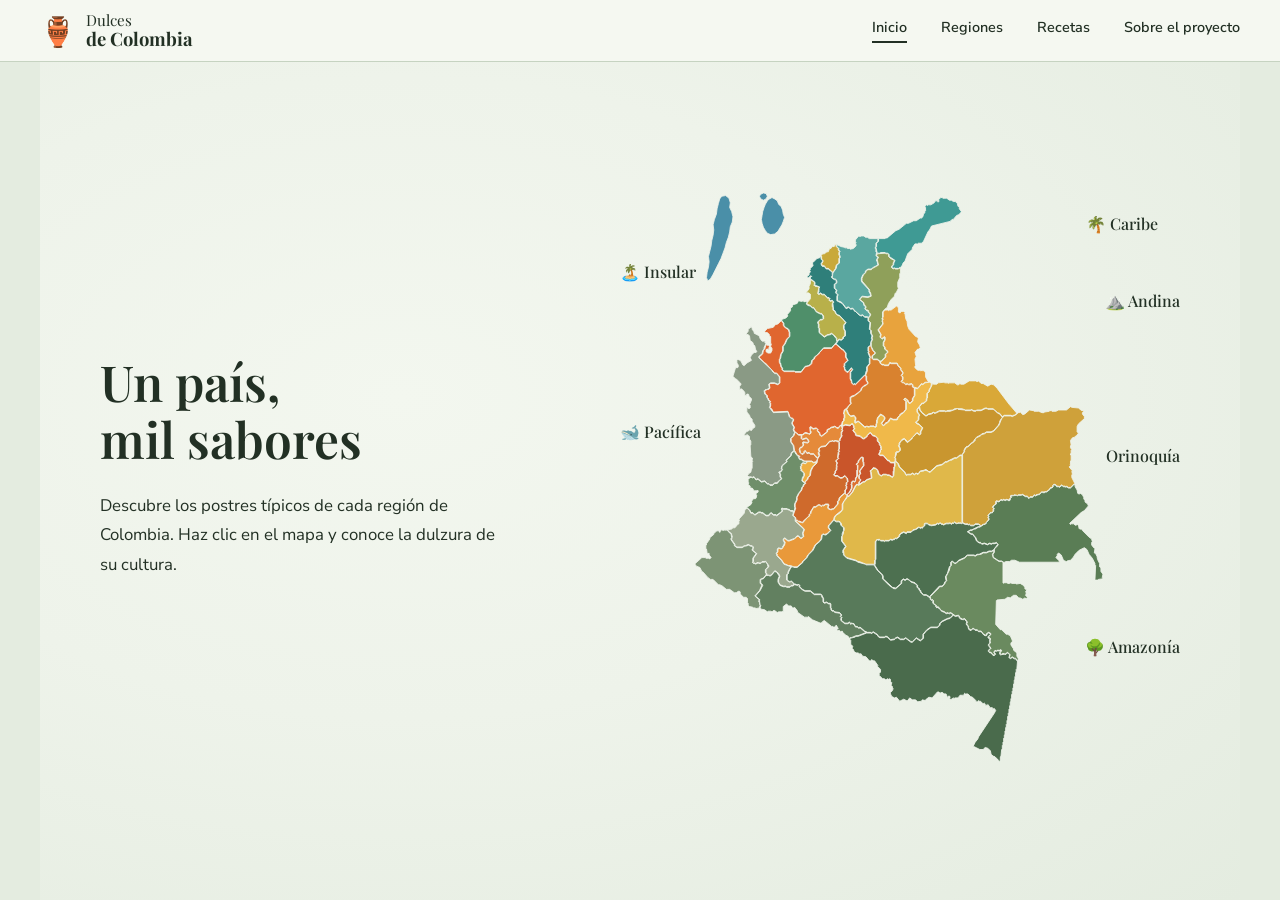
==== commit 3d598351: "Update index.html" ====
--- a/index.html
+++ b/index.html
@@ -49,7 +49,6 @@
       <a href="regiones.html">Regiones</a>
       <a href="#">Recetas</a>
       <a href="#">Sobre el proyecto</a>
-      <span class="buscar">🔍</span>
     </nav>
   </header>
 
@@ -57,7 +56,6 @@
     <section class="texto">
       <h1>Un país,<br>mil sabores</h1>
       <p>Descubre los postres típicos de cada región de Colombia. Haz clic en el mapa y conoce la dulzura de su cultura.</p>
-      <a href="#mapa" class="explorar">📍 Explora el mapa</a>
     </section>
 
     <section class="mapa" id="mapa">
@@ -146,29 +144,14 @@
   <script src="mapa.js"></script>
   <script>
     // ----- REGIÓN INSULAR: San Andrés, Providencia y Santa Catalina -----
-    // Las islas se dibujan en recuadros, más grandes que su tamaño real (como en los mapas escolares).
+    // Las islas se dibujan más grandes que su tamaño real para que se puedan ver y tocar.
     DEPARTAMENTOS.push({
       "id": "san-andres",
       "nombre": "San Andrés, Providencia y Santa Catalina",
       "region": "insular",
-      "color": "#3b8fd0",
-      "d": "M300,102 C309,108 312,125 309,143 C306,160 315,175 312,192 C309,209 300,224 288,227 C278,228 275,215 278,201 C281,183 274,169 275,151 C277,131 286,111 291,102 C294,98 297,99 300,102 Z M374,113 C386,111 395,121 393,134 C392,147 383,156 373,155 C363,153 358,143 361,132 C363,120 367,114 374,113 Z M356,95 C361,94 366,98 364,104 C363,108 357,110 354,107 C351,103 351,97 356,95 Z"
+      "color": "#4a8fa8",
+      "d": "M300,100L306,99L311,103L313,110L312,117L315,123L317,131L316,139L313,146L312,154L310,162L307,170L305,178L302,186L299,194L295,202L291,210L287,218L283,225L279,228L277,223L278,215L280,207L281,199L280,191L282,183L284,175L285,167L287,159L288,151L287,143L289,135L292,127L293,119L295,111L297,104Z M372,104L376,102L380,104L384,107L386,112L390,116L392,121L393,127L395,132L393,138L391,143L388,148L385,153L380,157L374,158L369,156L366,152L363,147L361,141L360,135L361,129L362,123L364,117L366,112L369,107Z M359,97L363,95L367,96L369,100L367,104L363,106L359,104L357,100Z"
     });
-
-    // Recuadros y nombres de las islas (solo decoración, no reciben clics)
-    (function () {
-      const NS = 'http://www.w3.org/2000/svg';
-      const mapa = document.getElementById('mapa-svg');
-      const grupo = document.createElementNS(NS, 'g');
-      grupo.setAttribute('class', 'recuadros-islas');
-      grupo.innerHTML =
-        '<rect x="262" y="90" width="66" height="146" rx="4"/>' +
-        '<rect x="338" y="90" width="70" height="70" rx="4"/>' +
-        '<text x="295" y="256">San Andrés</text>' +
-        '<text x="373" y="180">Providencia y</text>' +
-        '<text x="373" y="198">Santa Catalina</text>';
-      mapa.appendChild(grupo);
-    })();
   </script>
   <script src="postres.js"></script>
   <script src="detalle-postres.js"></script>
--- a/estilo.css
+++ b/estilo.css
@@ -137,12 +137,26 @@
   pointer-events: none;
 }
 
-.etiqueta-region.caribe    { left: 0;  top: 6%; }
+.etiqueta-region.caribe    { right: 4%; top: 5%; }
 .etiqueta-region.pacifica  { left: 0;  top: 40%; }
 .etiqueta-region.andina    { right: 0; top: 18%; }
 .etiqueta-region.orinoquia { right: 0; top: 44%; }
 .etiqueta-region.amazonia  { right: 0; top: 76%; }
 .etiqueta-region.insular   { left: 0;   top: 13%; }
+
+/* Recuadros de las islas (Región Insular) */
+.recuadros-islas { pointer-events: none; }
+.recuadros-islas rect {
+  fill: rgba(59, 143, 208, 0.10);
+  stroke: var(--texto);
+  stroke-width: 1.2;
+}
+.recuadros-islas text {
+  font-family: var(--fuente-titulos);
+  font-size: 15px;
+  fill: var(--texto);
+  text-anchor: middle;
+}
 
 /* ---------- CELULAR ---------- */
 @media (max-width: 800px) {
@@ -151,4 +165,5 @@
   .hero { flex-direction: column; padding: 24px 16px; }
   .texto h1 { font-size: 2.4rem; }
   .mapa { width: 100%; }
+  .etiqueta-region.insular { top: 21%; }
 }
